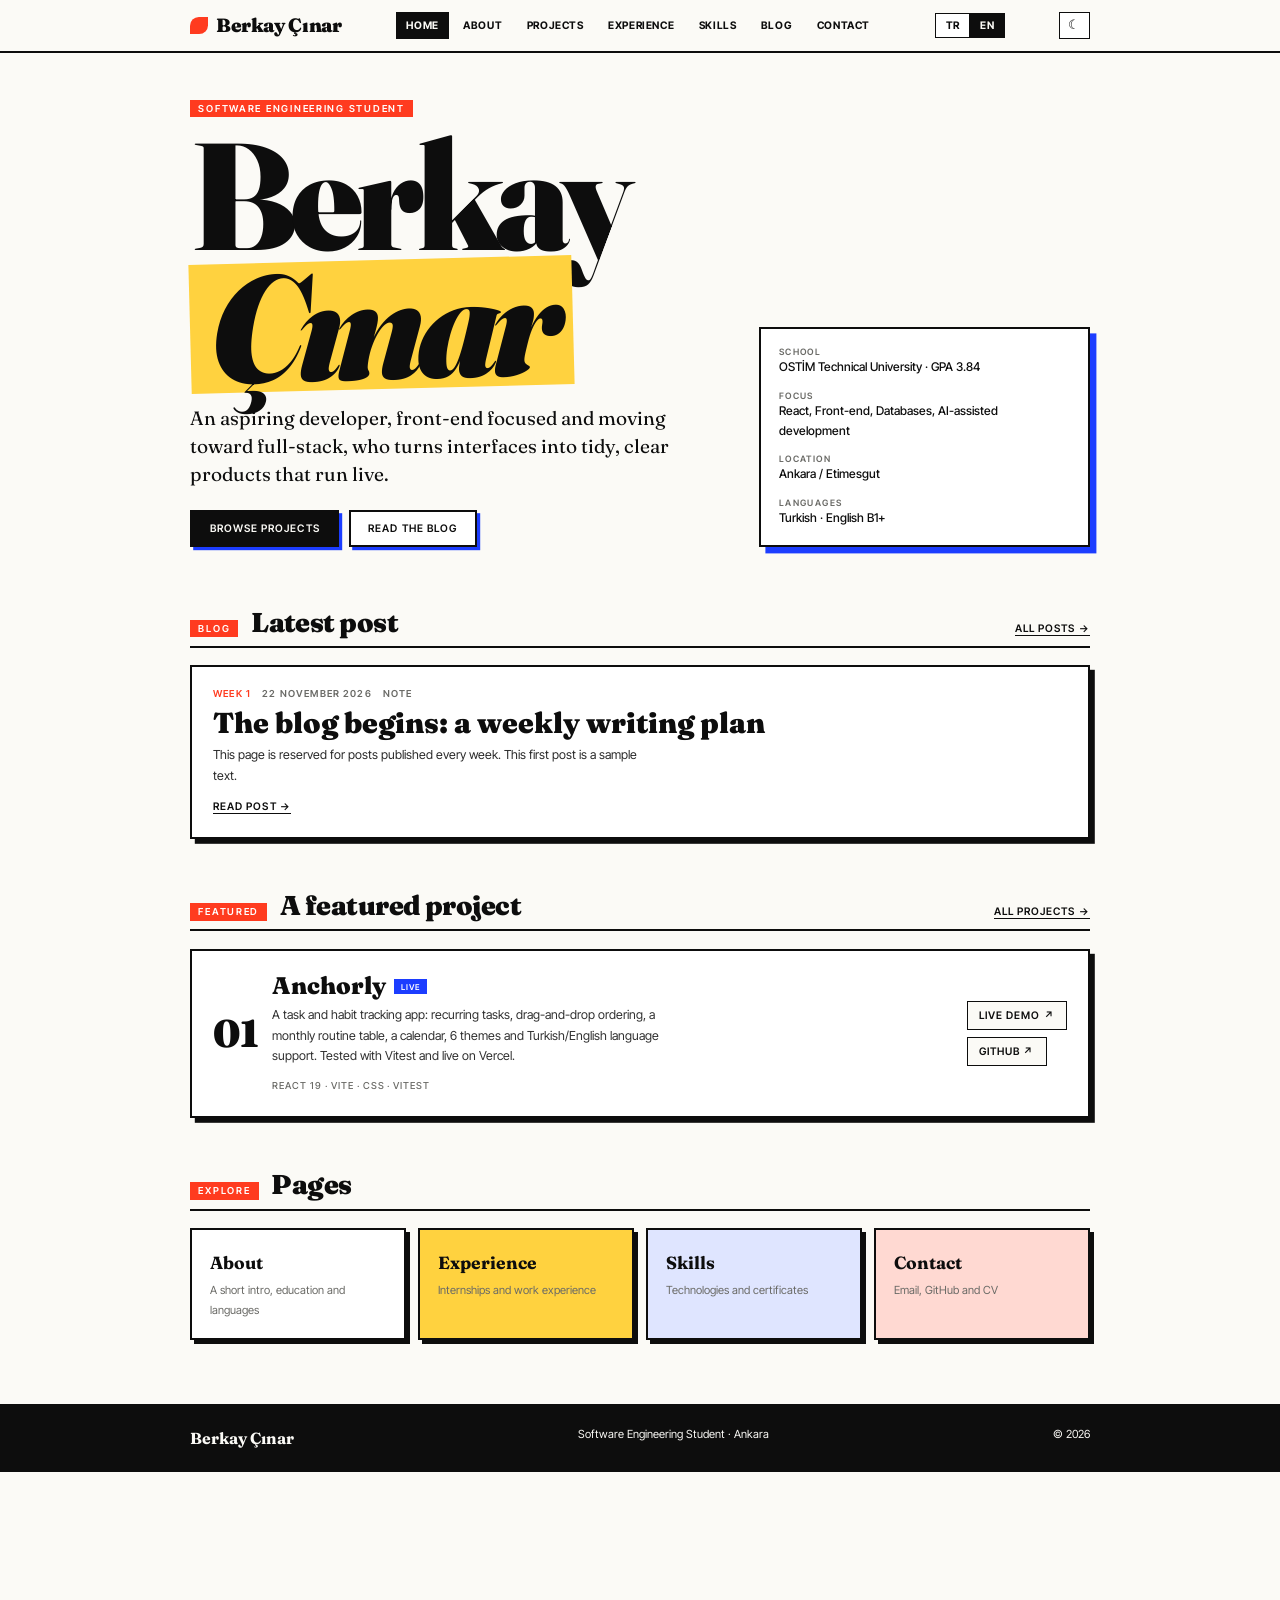
==== index.html @ 94b1e28c "Canlı site adresini ekle README'ye site adresi, sayfalara canonical ve Open Graph etiketleri eklendi" ====
<!doctype html>
<html lang="tr">
<head>
<meta charset="utf-8">
<meta name="viewport" content="width=device-width, initial-scale=1">
<meta name="theme-color" content="#fbfaf6" media="(prefers-color-scheme: light)">
<meta name="theme-color" content="#0f0f10" media="(prefers-color-scheme: dark)">
<link rel="canonical" href="https://berkaycinar.vercel.app/">
<meta property="og:type" content="website">
<meta property="og:site_name" content="Berkay Çınar">
<meta property="og:title" content="Ana Sayfa — Berkay Çınar">
<meta property="og:description" content="Berkay Çınar — Yazılım Mühendisliği öğrencisi. Projeler, deneyim ve haftalık blog.">
<meta property="og:url" content="https://berkaycinar.vercel.app/">
<title>Ana Sayfa — Berkay Çınar</title>
<meta name="description" content="Berkay Çınar — Yazılım Mühendisliği öğrencisi. Ana Sayfa.">
<link rel="preconnect" href="https://fonts.googleapis.com">
<link rel="preconnect" href="https://fonts.gstatic.com" crossorigin>
<link href="https://fonts.googleapis.com/css2?family=Fraunces:ital,opsz,wght@0,9..144,400;0,9..144,700;0,9..144,900;1,9..144,400&family=Inter+Tight:wght@500;600;700&display=swap" rel="stylesheet">
<script>try{var t=localStorage.getItem("theme");if(t!=="dark"&&t!=="light")t=matchMedia("(prefers-color-scheme:dark)").matches?"dark":"light";document.documentElement.setAttribute("data-theme",t)}catch(e){}</script>
<link rel="stylesheet" href="assets/css/style.css">
</head>
<body>

<header class="top"><div class="wrap row">
  <a class="logo" href="index.html"><i></i>Berkay Çınar</a>
  <nav aria-label='Ana menü'><a href="index.html" aria-current="page">Ana Sayfa</a><a href="hakkimda.html">Hakkımda</a><a href="projeler.html">Projeler</a><a href="deneyim.html">Deneyim</a><a href="beceriler.html">Beceriler</a><a href="blog.html">Blog</a><a href="iletisim.html">İletişim</a></nav>
</div></header>
<main class="wrap">
  <section class="hero">
    <div class="hero-main">
      <div class="kicker">Yazılım Mühendisliği Öğrencisi</div>
      <h1 class="display">Berkay <em>Çınar</em></h1>
      <p class="lead">Arayüzleri düzenli, anlaşılır ve canlıda çalışır hâle getiren; front-end odaklı, full-stack yönünde ilerleyen bir geliştirici adayı.</p>
      <div class="btnrow"><a class="btn" href="projeler.html">Projelere göz at</a><a class="btn ghost" href="blog.html">Blog'u oku</a></div>
    </div>
    <dl class="facts" id="facts-list" data-dyn></dl>
  </section>

  <section class="block">
    <div class="shead"><span class="kicker">Blog</span><h2>Son yazı</h2><a class="more" href="blog.html">Tüm yazılar →</a></div>
    <div id="latest" data-dyn></div>
  </section>

  <section class="block">
    <div class="shead"><span class="kicker">Öne çıkan</span><h2>Öne çıkan proje</h2><a class="more" href="projeler.html">Tüm projeler →</a></div>
    <div id="featured" data-dyn></div>
  </section>

  <section class="block">
    <div class="shead"><span class="kicker">Keşfet</span><h2>Sayfalar</h2></div>
    <div class="tiles">
      <a href="hakkimda.html"><b>Hakkımda</b><span>Kısaca ben, eğitim ve diller</span></a>
      <a href="deneyim.html"><b>Deneyim</b><span>Staj ve çalışma deneyimlerim</span></a>
      <a href="beceriler.html"><b>Beceriler</b><span>Teknolojiler ve sertifikalar</span></a>
      <a href="iletisim.html"><b>İletişim</b><span>E-posta, GitHub ve CV</span></a>
    </div>
  </section>
</main>
<footer class="foot"><div class="wrap"><b>Berkay Çınar</b><span>Yazılım Mühendisliği Öğrencisi · Ankara</span><span>© 2026</span></div></footer>
<script src="content/posts.js"></script>
<script src="content/data.js"></script>
<script src="assets/js/i18n.js"></script>
<script src="assets/js/theme.js"></script>
<script src="assets/js/site.js"></script>
<script src="assets/js/blog.js"></script>
<script>
(function(){var io=new IntersectionObserver(function(e){e.forEach(function(x){if(x.isIntersecting){x.target.classList.add('on');io.unobserve(x.target)}})},{threshold:.06});
document.querySelectorAll('.block,.proj,.exp,.post,.col').forEach(function(el){el.classList.add('rv');io.observe(el)})})();
</script>
</body>
</html>
---- assets/css/style.css ----
*{box-sizing:border-box;margin:0;padding:0}
html{scroll-behavior:smooth}
body{background:var(--bg);color:var(--ink);font:var(--fs)/1.65 var(--bf);-webkit-font-smoothing:antialiased}
a{color:inherit}
img{max-width:100%}
.wrap{max-width:var(--maxw);margin:0 auto;padding:0 28px}
main.wrap{padding-top:var(--mt,48px);padding-bottom:80px;min-height:60vh}
.kicker{font:600 12px/1 var(--uf);letter-spacing:.18em;text-transform:uppercase;color:var(--accent)}
.display{font-family:var(--hf);line-height:.95}
h1.page{font-family:var(--hf);font-weight:var(--hw,600);line-height:1.08;letter-spacing:-.02em;font-size:clamp(34px,6vw,64px);margin:14px 0}
.lead{font-family:var(--hf);font-size:clamp(19px,2.2vw,24px);line-height:1.45;max-width:40ch;color:var(--ink)}
.phead{margin-bottom:38px;padding-bottom:26px;border-bottom:1px solid var(--line)}
.pull{font-family:var(--hf);font-style:italic;font-size:clamp(24px,4vw,40px);line-height:1.2;max-width:24ch;margin:10px 0 30px;color:var(--accent)}
.prose p{margin-bottom:1em;max-width:64ch}
.prose h2{font-family:var(--hf);font-size:28px;margin:1.6em 0 .5em;line-height:1.2}
.prose ul{margin:0 0 1em 1.3em}.prose li{margin:.3em 0}
.prose blockquote{font-family:var(--hf);font-style:italic;font-size:1.35em;line-height:1.35;border-left:3px solid var(--accent);padding-left:20px;margin:1.4em 0;max-width:46ch}
.prose code{font-family:ui-monospace,Consolas,monospace;font-size:.88em;background:var(--chip);padding:1px 6px;border-radius:3px}
.prose pre{background:var(--chip);padding:14px;overflow:auto;margin:1em 0;border-radius:4px}
.cols2{columns:2;column-gap:44px}.cols2 p{break-inside:avoid}
@media(max-width:700px){.cols2{columns:1}}
.block{margin-top:64px}
.shead{display:flex;align-items:baseline;gap:16px;flex-wrap:wrap;margin-bottom:22px}
.shead h2{font-family:var(--hf);font-weight:var(--hw,600);font-size:clamp(24px,3.4vw,34px);line-height:1.15;margin-right:auto}
.shead .kicker{flex-basis:100%}
.more,.lnk{font:600 13px var(--uf);letter-spacing:.1em;text-transform:uppercase;text-decoration:none;border-bottom:1px solid currentColor;white-space:nowrap;width:fit-content}
.more:hover,.lnk:hover{color:var(--accent)}
.hero{display:grid;grid-template-columns:1.6fr 1fr;gap:50px;align-items:end;padding:30px 0 10px}
@media(max-width:820px){.hero{grid-template-columns:1fr;gap:30px}}
.display{font-size:clamp(54px,11vw,120px);letter-spacing:-.035em;margin:16px 0 20px;font-weight:var(--hw,600)}
.display em{font-weight:400;color:var(--accent)}
.facts{font-size:15px;border-left:1px solid var(--line);padding-left:24px}
.facts dt{font:600 11px var(--uf);letter-spacing:.16em;text-transform:uppercase;color:var(--mute);margin-top:16px}
.facts dt:first-child{margin-top:0}.facts dd{font-weight:500}
.facts.wide{border:0;padding:0;margin-top:34px;font-size:17px}
.btnrow{display:flex;gap:12px;flex-wrap:wrap;margin-top:26px}
.btn{display:inline-block;font:600 13px var(--uf);letter-spacing:.1em;text-transform:uppercase;text-decoration:none;padding:13px 22px;background:var(--ink);color:var(--bg);border:1px solid var(--ink);transition:.2s}
.btn:hover{background:var(--accent);border-color:var(--accent);color:#fff}
.btn.ghost{background:transparent;color:var(--ink)}
.btn.ghost:hover{color:#fff}
.proj{display:grid;grid-template-columns:54px 1fr auto;gap:20px;padding:28px 0;border-top:1px solid var(--line);align-items:start;transition:.25s}
.proj:hover{padding-left:12px}
.proj .n{font-family:var(--hf);font-size:22px;color:var(--mute)}
.proj h3{font-family:var(--hf);font-size:clamp(22px,3vw,30px);font-weight:var(--hw,600);line-height:1.2}
.proj p{margin:6px 0 10px;max-width:60ch;opacity:.85}
.st{font:500 12px var(--uf);letter-spacing:.1em;text-transform:uppercase;color:var(--mute)}
.badge{display:inline-block;background:var(--accent);color:#fff;font:600 10px var(--uf);letter-spacing:.12em;text-transform:uppercase;padding:3px 8px;margin-left:10px;vertical-align:5px}
@media(max-width:620px){.proj{grid-template-columns:34px 1fr}.proj .lnk{grid-column:2}}
.exp{display:grid;grid-template-columns:200px 1fr;gap:26px;padding:24px 0;border-top:1px solid var(--line)}
.exp .d{font:600 12px/1.6 var(--uf);letter-spacing:.1em;text-transform:uppercase;color:var(--mute)}
.exp h3{font-family:var(--hf);font-size:clamp(20px,2.6vw,26px);font-weight:var(--hw,600);line-height:1.25}
.exp h3 span{font-weight:400;font-style:italic;color:var(--accent)}
.exp ul{margin:10px 0 0 1.2em}.exp li{margin:6px 0;max-width:68ch;opacity:.88}
.exp .sub{color:var(--mute);margin-top:4px}
@media(max-width:640px){.exp{grid-template-columns:1fr;gap:6px}}
.cols{display:grid;grid-template-columns:repeat(auto-fit,minmax(230px,1fr));gap:30px}
.col h4{font:600 12px var(--uf);letter-spacing:.16em;text-transform:uppercase;color:var(--accent);margin-bottom:8px}
.cert{list-style:none;columns:2;column-gap:44px}
@media(max-width:620px){.cert{columns:1}}
.cert li{padding:11px 0;border-bottom:1px solid var(--line);break-inside:avoid}
.cert small{display:block;color:var(--mute);font-size:13px}
.tiles{display:grid;grid-template-columns:repeat(auto-fit,minmax(220px,1fr));gap:16px}
.tiles a{display:block;padding:22px;border:1px solid var(--line);text-decoration:none;transition:.2s}
.tiles a:hover{border-color:var(--accent);transform:translateY(-3px)}
.tiles b{display:block;font-family:var(--hf);font-size:22px;margin-bottom:4px}
.tiles span{font-size:14px;color:var(--mute)}
.bigmail{font-family:var(--hf);font-size:clamp(26px,5.4vw,64px);line-height:1.1;display:inline-block;text-decoration:none;border-bottom:3px solid var(--accent);word-break:break-all}
.bigmail:hover{color:var(--accent)}
.post{padding:28px 0;border-top:1px solid var(--line)}
.post h3{font-family:var(--hf);font-size:clamp(24px,3.4vw,36px);font-weight:var(--hw,600);line-height:1.15;margin:8px 0}
.post h3 a{text-decoration:none}.post h3 a:hover{color:var(--accent)}
.post p{max-width:62ch;margin-bottom:12px;opacity:.88}
.meta{display:flex;gap:14px;flex-wrap:wrap;font:600 12px var(--uf);letter-spacing:.12em;text-transform:uppercase;color:var(--mute)}
.meta span:first-child{color:var(--accent)}
.empty{color:var(--mute);padding:30px 0;border-top:1px solid var(--line)}
.article{max-width:700px}
.article .prose{margin-top:20px;font-size:1.06em}
.article .prose p:first-of-type::first-letter{font-family:var(--hf);float:left;font-size:4.2em;line-height:.8;padding:6px 10px 0 0;color:var(--accent)}
.pn{display:grid;grid-template-columns:1fr 1fr;gap:20px;margin:50px 0 26px;padding-top:24px;border-top:1px solid var(--line)}
.pn a{text-decoration:none;font-family:var(--hf);font-size:18px;line-height:1.3}.pn a.r{text-align:right}
.pn a:hover{color:var(--accent)}.pn small{display:block;font:600 11px var(--uf);letter-spacing:.14em;text-transform:uppercase;color:var(--mute);margin-bottom:4px}
nav a[aria-current=page]{color:var(--accent)}
.rv{opacity:0;transform:translateY(16px);transition:.7s ease}.rv.on{opacity:1;transform:none}
@media(prefers-reduced-motion:reduce){.rv{opacity:1;transform:none;transition:none}html{scroll-behavior:auto}.proj:hover,.tiles a:hover{padding-left:0;transform:none}}

:root{--card:#fff;--tint-y:#ffd23f;--tint-b:#dfe5ff;--tint-r:#ffd9d2;--bg:#fbfaf6;--ink:#0d0d0d;--mute:#6a6a66;--line:#dcdad2;--accent:#ff3b1f;--blue:#1c3dff;--yellow:#ffd23f;--chip:#efede5;--hf:"Fraunces",Georgia,serif;--bf:"Inter Tight",system-ui,sans-serif;--uf:"Inter Tight",system-ui,sans-serif;--fs:15.5px;--maxw:1180px;--hw:900;--mt:36px}
.top{position:sticky;top:0;z-index:20;background:var(--bg);border-bottom:3px solid var(--ink)}
.row{display:flex;align-items:center;justify-content:space-between;gap:18px;flex-wrap:wrap;padding-top:12px;padding-bottom:12px}
.logo{font-family:var(--hf);font-weight:900;font-size:24px;text-decoration:none;display:flex;align-items:center;gap:10px;letter-spacing:-.02em}
.logo i{width:22px;height:22px;background:var(--accent);display:block;border-radius:50% 0 50% 0}
.top nav{display:flex;gap:4px;flex-wrap:wrap}
.top nav a{font:700 13px var(--uf);text-transform:uppercase;letter-spacing:.06em;text-decoration:none;padding:7px 12px;border:2px solid transparent}
.top nav a:hover{border-color:var(--ink)}
.top nav a[aria-current=page]{background:var(--ink);color:var(--bg)}
.display{font-weight:900;font-size:clamp(64px,15vw,190px);line-height:.85;letter-spacing:-.05em}
.display em{display:inline-block;background:var(--yellow);color:var(--ink);padding:0 .12em;transform:rotate(-1.5deg);font-style:italic;font-weight:900}
.hero{padding-top:20px}
.kicker{color:var(--ink);background:var(--accent);color:#fff;padding:5px 10px;display:inline-block}
.shead .kicker{flex-basis:auto}
.facts{border:3px solid var(--ink);padding:22px;background:var(--card);box-shadow:8px 8px 0 var(--blue)}
.lead{font-weight:400}
.phead{border-bottom:0;position:relative;padding:34px;background:var(--yellow);border:3px solid var(--ink);box-shadow:8px 8px 0 var(--ink);margin-bottom:56px}
.phead .kicker{background:var(--ink);color:var(--yellow)}
h1.page{font-size:clamp(36px,7vw,84px);font-weight:900;letter-spacing:-.035em;line-height:.98}
.phead .lead{max-width:48ch}
.pull{color:var(--blue);font-weight:700;font-style:normal;letter-spacing:-.02em}
.shead{border-bottom:3px solid var(--ink);padding-bottom:10px}
.shead h2{font-weight:900;letter-spacing:-.02em}
.proj{border:3px solid var(--ink);padding:26px;margin-bottom:22px;background:var(--card);box-shadow:6px 6px 0 var(--ink);align-items:center}
.proj:hover{padding-left:26px;transform:translate(-3px,-3px);box-shadow:9px 9px 0 var(--accent)}
.proj:nth-of-type(3n+2){background:var(--tint-y)}.proj:nth-of-type(3n+3){background:var(--tint-b)}
.proj .n{font-size:48px;font-weight:900;color:var(--ink);line-height:1}
.badge{background:var(--blue)}
.lnk{border:2px solid var(--ink);padding:9px 14px;background:var(--bg)}
.lnk:hover{background:var(--ink);color:var(--bg)}
.exp{border:3px solid var(--ink);padding:24px;margin-bottom:20px;background:var(--card)}
.exp:nth-of-type(odd){box-shadow:6px 6px 0 var(--blue)}.exp:nth-of-type(even){box-shadow:6px 6px 0 var(--accent)}
.exp h3 span{color:var(--blue)}
.col{border:3px solid var(--ink);padding:20px;background:var(--card)}
.col h4{color:var(--ink);background:var(--yellow);display:inline-block;padding:3px 8px}
.cert li{border:2px solid var(--ink);margin-bottom:10px;padding:12px 16px;background:var(--card)}
.tiles a{border:3px solid var(--ink);background:var(--card);box-shadow:5px 5px 0 var(--ink)}
.tiles a:nth-child(2){background:var(--tint-y)}.tiles a:nth-child(3){background:var(--tint-b)}.tiles a:nth-child(4){background:var(--tint-r)}
.tiles a:hover{transform:translate(-3px,-3px);box-shadow:8px 8px 0 var(--accent);border-color:var(--ink)}
.btn{border-width:3px;border-radius:0;box-shadow:4px 4px 0 var(--blue)}
.btn:hover{background:var(--accent);box-shadow:4px 4px 0 var(--ink)}
.btn.ghost{background:var(--card)}
.bigmail{border:0;background:linear-gradient(transparent 62%,var(--yellow) 62%);font-weight:900;letter-spacing:-.03em}
.post{border:3px solid var(--ink);padding:26px;margin-bottom:20px;background:var(--card);box-shadow:6px 6px 0 var(--ink)}
.post h3{font-weight:900}
.article .prose p:first-of-type::first-letter{background:var(--yellow);padding:6px 12px 0;margin-right:10px;color:var(--ink)}
.pn a{border:3px solid var(--ink);padding:14px;background:var(--card)}
.foot{background:var(--ink);color:var(--bg);padding:26px 0}
.foot .wrap{display:flex;justify-content:space-between;gap:10px;flex-wrap:wrap;font-size:14px}
.foot b{font-family:var(--hf);font-size:20px}

/* Genel ölçek: %80 */
html{zoom:.8}
@supports not (zoom:1){html{font-size:80%}}

/* Dil anahtarı (TR / EN) */
.langsw{display:flex;border:2px solid var(--ink);background:var(--card)}
.langsw button{font:700 13px var(--uf);letter-spacing:.06em;padding:6px 12px;border:0;background:transparent;color:var(--ink);cursor:pointer}
.langsw button+button{border-left:2px solid var(--ink)}
.langsw button:hover{background:var(--yellow)}
.langsw button.on{background:var(--ink);color:var(--bg)}
.langsw button:focus-visible{outline:3px solid var(--blue);outline-offset:2px}

/* Tema düğmesi */
.themesw{width:38px;height:34px;border:2px solid var(--ink);background:var(--card);color:var(--ink);font-size:16px;line-height:1;cursor:pointer}
.themesw:hover{background:var(--yellow);color:#0d0d0d}
.themesw:focus-visible{outline:3px solid var(--blue);outline-offset:2px}

/* KARANLIK TEMA */
[data-theme=dark]{color-scheme:dark;--bg:#0f0f10;--ink:#f4f1ea;--mute:#a4a198;--line:#2f2f2c;--blue:#7b8fff;--chip:#1f1f1c;--card:#19191a;--tint-y:#2e2710;--tint-b:#1a2050;--tint-r:#3a1d17}
[data-theme=dark] .phead{background:var(--tint-y);box-shadow:8px 8px 0 var(--yellow)}
[data-theme=dark] .phead .kicker{background:var(--yellow);color:#0d0d0d}
[data-theme=dark] .display em,[data-theme=dark] .col h4,[data-theme=dark] .article .prose p:first-of-type::first-letter,[data-theme=dark] .badge{color:#0d0d0d}
[data-theme=dark] .bigmail{background:linear-gradient(transparent 62%,rgba(255,210,63,.35) 62%)}
[data-theme=dark] .langsw button:hover{color:#0d0d0d}
[data-theme=dark] .foot{background:var(--card);color:var(--ink);border-top:3px solid var(--ink)}
[data-theme=dark] .logo i{background:var(--accent)}
body,.top,.proj,.exp,.col,.post,.cert li,.tiles a,.facts,.pn a,.btn,.langsw,.themesw{transition:background-color .25s,color .25s,border-color .25s}

/* Birden fazla bağlantı (GitHub + canlı demo) */
.proj .links{display:flex;flex-direction:column;gap:8px;align-items:flex-start}
@media(max-width:620px){.proj .links{grid-column:2}}

/* =====================================================================
   MOBİL VE TABLET TASARIMI
   Masaüstü %80 ölçekle çalışır; telefon ve tabletlerde ölçek uygulanmaz,
   yazılar normal boyutta kalır ve her cihaz sınıfı kendi düzenini alır.
   ===================================================================== */
html{-webkit-text-size-adjust:100%;text-size-adjust:100%}
body{overflow-wrap:break-word}
:root{--gut:28px}

/* ---------- Telefon + tablet ortak: ölçek yok, kompakt üst çubuk ---------- */
@media (max-width:1024px){
  html{zoom:1}
  .wrap{padding-left:var(--gut);padding-right:var(--gut)}

  /* üst çubuk: 1. satır logo + dil + tema, 2. satır tam genişlik menü */
  .top .row{gap:8px 10px;padding-top:10px;padding-bottom:0}
  .logo{order:1;margin-right:auto;font-size:21px}
  .langsw{order:2}
  .themesw{order:3}
  .top nav{
    order:4;position:relative;display:flex;flex-wrap:nowrap;gap:0;
    flex:0 0 calc(100% + var(--gut) * 2);margin:0 calc(var(--gut) * -1);padding:0 var(--gut);
    border-top:2px solid var(--ink);overflow-x:auto;-webkit-overflow-scrolling:touch;
    scrollbar-width:none;scroll-snap-type:x proximity
  }
  .top nav::-webkit-scrollbar{display:none}
  .top nav a{flex:0 0 auto;white-space:nowrap;border:0;padding:12px 14px;font-size:13px;scroll-snap-align:start}
  .langsw button,.themesw{min-height:38px}
}
@supports not (zoom:1){@media (max-width:1024px){html{font-size:100%}}}

/* ---------- Tablet (641 – 1024 px) ---------- */
@media (min-width:641px) and (max-width:1024px){
  :root{--gut:32px;--mt:34px}
  .top nav a{flex:1 1 0;text-align:center}
  .display{font-size:clamp(72px,14vw,132px)}
  .phead{padding:28px;margin-bottom:44px}
  .block{margin-top:56px}
  .exp{grid-template-columns:150px 1fr;gap:20px}
  .tiles{grid-template-columns:1fr 1fr}
  .cols{grid-template-columns:1fr 1fr;gap:20px}

  /* projeler sayfası: iki sütunlu kart ızgarası */
  #projects-list{display:grid;grid-template-columns:1fr 1fr;gap:24px}
  #projects-list .proj{margin-bottom:0;grid-template-columns:44px 1fr;align-content:start;align-items:start}
  #projects-list .proj .links{grid-column:2;flex-direction:row;flex-wrap:wrap}
}
/* dikey tablet: bilgi kutusu etiket-değer tablosu olur */
@media (min-width:641px) and (max-width:820px){
  .facts{display:grid;grid-template-columns:max-content 1fr;gap:12px 24px;align-items:baseline}
  .facts dt,.facts dt:first-child{margin-top:0}
}
@media (max-width:1024px) and (hover:none){
  .proj:hover{padding-left:26px;transform:none;box-shadow:6px 6px 0 var(--ink)}
  .tiles a:hover{transform:none;box-shadow:5px 5px 0 var(--ink)}
}

/* ---------- Telefon (≤ 640 px) ---------- */
@media (max-width:640px){
  :root{--gut:16px;--fs:16px;--mt:22px}
  main.wrap{padding-bottom:56px}

  /* üst çubuk */
  .logo{font-size:19px}
  .logo i{width:18px;height:18px}
  .langsw button{padding:8px 12px}
  .themesw{width:40px}
  .top nav a{padding:12px 12px;font-size:12.5px}

  /* ana sayfa */
  .hero{padding-top:6px;gap:26px}
  .display{font-size:clamp(52px,19vw,92px);line-height:.9;letter-spacing:-.04em;margin:12px 0 16px}
  .lead{font-size:18px}
  .btnrow{flex-direction:column;gap:10px}
  .btn{width:100%;text-align:center;padding:15px 18px}
  .facts{padding:16px;box-shadow:5px 5px 0 var(--blue)}

  /* sayfa başlıkları */
  .phead{padding:20px;margin-bottom:34px;box-shadow:5px 5px 0 var(--ink)}
  h1.page{font-size:clamp(30px,9.5vw,44px);letter-spacing:-.03em}
  .pull{font-size:24px;margin-bottom:24px}
  .block{margin-top:44px}
  .shead{gap:8px 12px}
  .shead h2{font-size:24px}

  /* kartlar */
  .proj{padding:18px;margin-bottom:18px;gap:6px 14px;box-shadow:4px 4px 0 var(--ink);align-items:start}
  .proj .n{font-size:30px}
  .proj h3{font-size:22px}
  .proj .links{flex-direction:row;flex-wrap:wrap;gap:10px}
  .lnk{display:inline-flex;align-items:center;min-height:40px;padding:8px 14px}
  .proj:hover{padding-left:18px;transform:none;box-shadow:4px 4px 0 var(--ink)}
  .exp{padding:18px}
  .exp li{max-width:none}
  .col{padding:16px}
  .cert li{padding:12px 14px}
  .tiles{grid-template-columns:1fr 1fr;gap:12px}
  .tiles a{padding:14px;box-shadow:3px 3px 0 var(--ink)}
  .tiles b{font-size:18px}
  .tiles span{display:block;font-size:12.5px;line-height:1.35}
  .tiles a:hover{transform:none;box-shadow:3px 3px 0 var(--ink)}

  /* iletişim */
  .bigmail{font-size:clamp(20px,6.4vw,28px);word-break:break-word}
  .facts.wide{padding:0;box-shadow:none}

  /* blog */
  .post{padding:18px;margin-bottom:16px;box-shadow:4px 4px 0 var(--ink)}
  .post h3{font-size:24px}
  .article .prose{font-size:1rem}
  .article .prose p:first-of-type::first-letter{font-size:3.4em;padding:4px 8px 0}
  .prose h2{font-size:24px}
  .prose blockquote{font-size:1.2em;padding-left:14px}
  .pn{grid-template-columns:1fr;gap:12px}
  .pn a.r{text-align:left}

  /* altbilgi */
  .foot .wrap{flex-direction:column;align-items:flex-start;gap:6px}
  .foot{padding-bottom:calc(26px + env(safe-area-inset-bottom))}
}

/* ---------- Yatay telefon: sabit üst çubuk ekranı yemesin ---------- */
@media (max-height:520px) and (orientation:landscape){
  .top{position:static}
}

/* proje numarası ("01") tek satırda kalsın */
.proj .n{white-space:nowrap;line-height:1}
@media (min-width:641px) and (max-width:1024px){#projects-list .proj{grid-template-columns:56px 1fr}}
@media (max-width:640px){.proj{grid-template-columns:46px 1fr}.proj .n{font-size:26px}}
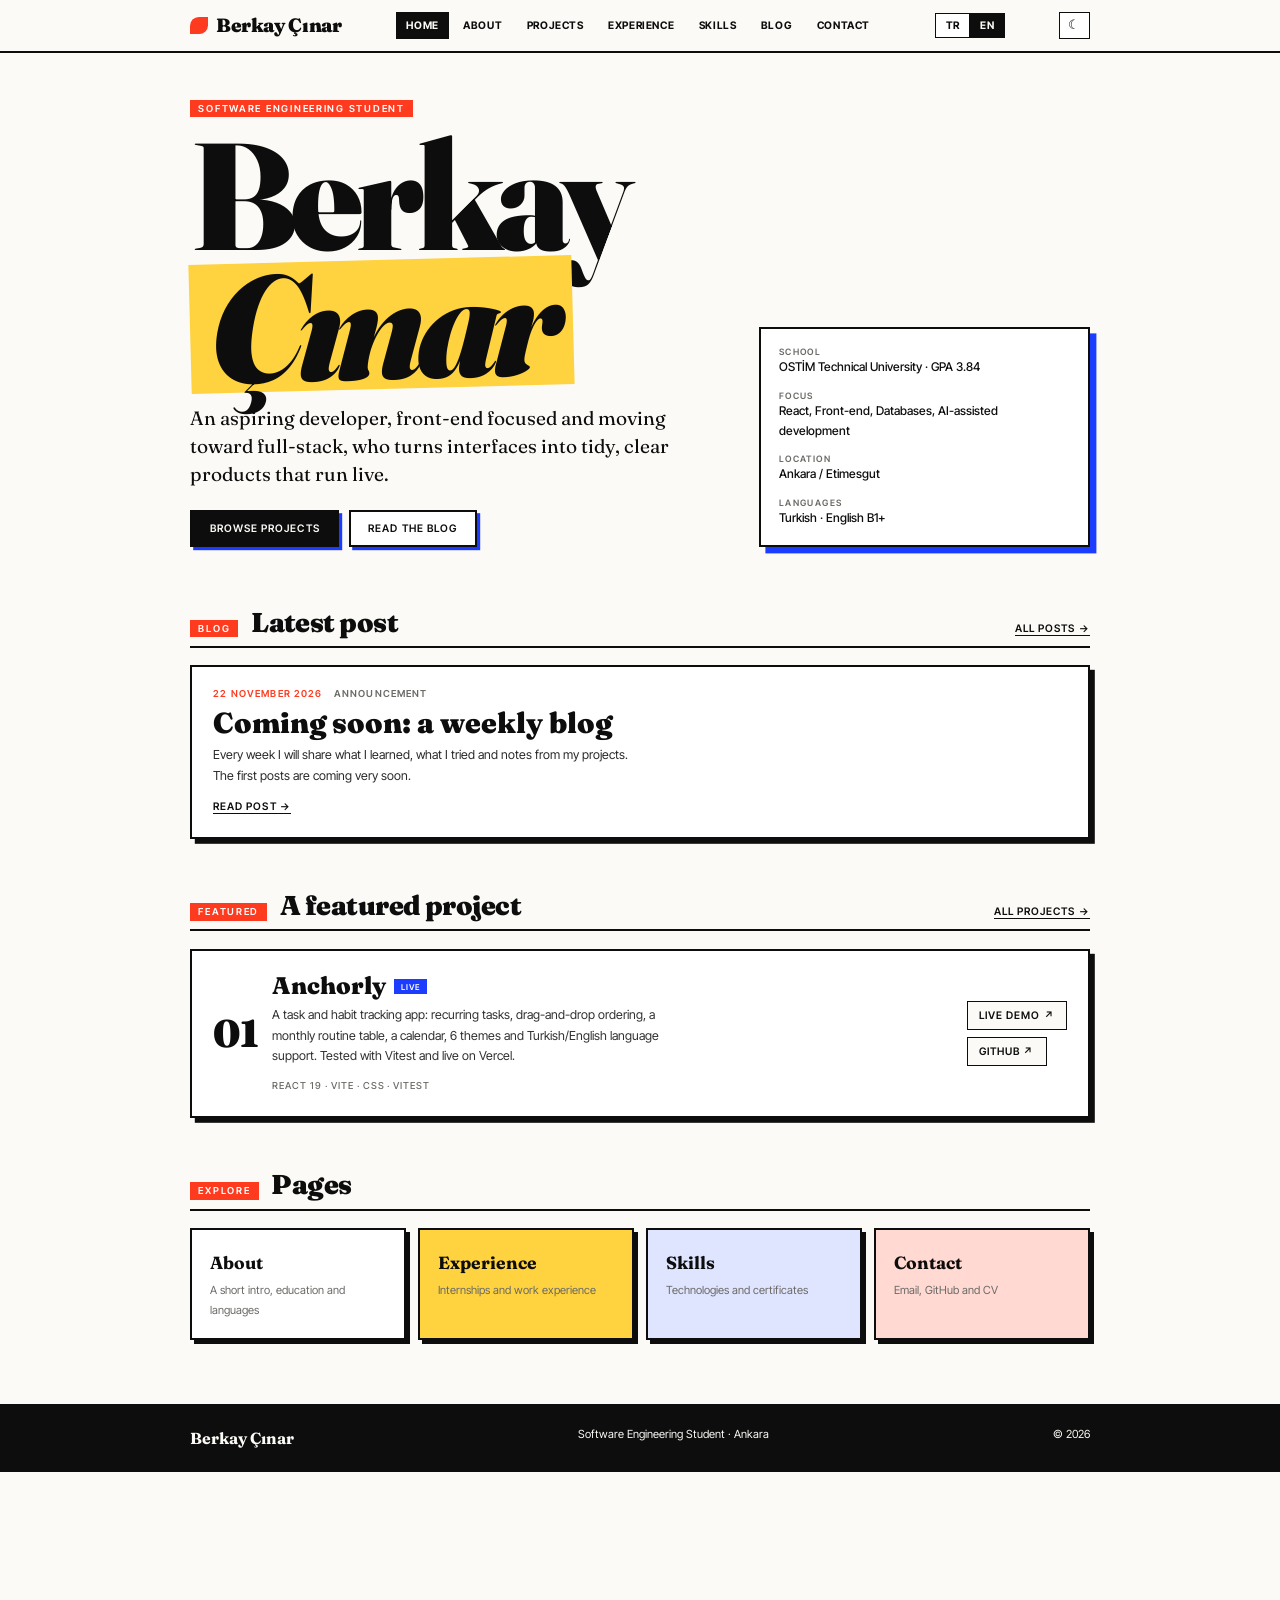
==== commit 907408c8: "Adreslerden .html uzantısını kaldır vercel.json ile cleanUrls açıldı. Sayfa bağlantıları, canonical," ====
--- a/index.html
+++ b/index.html
@@ -22,8 +22,8 @@
 <body>
 
 <header class="top"><div class="wrap row">
-  <a class="logo" href="index.html"><i></i>Berkay Çınar</a>
-  <nav aria-label='Ana menü'><a href="index.html" aria-current="page">Ana Sayfa</a><a href="hakkimda.html">Hakkımda</a><a href="projeler.html">Projeler</a><a href="deneyim.html">Deneyim</a><a href="beceriler.html">Beceriler</a><a href="blog.html">Blog</a><a href="iletisim.html">İletişim</a></nav>
+  <a class="logo" href="/"><i></i>Berkay Çınar</a>
+  <nav aria-label='Ana menü'><a href="/" aria-current="page">Ana Sayfa</a><a href="/hakkimda">Hakkımda</a><a href="/projeler">Projeler</a><a href="/deneyim">Deneyim</a><a href="/beceriler">Beceriler</a><a href="/blog">Blog</a><a href="/iletisim">İletişim</a></nav>
 </div></header>
 <main class="wrap">
   <section class="hero">
@@ -31,28 +31,28 @@
       <div class="kicker">Yazılım Mühendisliği Öğrencisi</div>
       <h1 class="display">Berkay <em>Çınar</em></h1>
       <p class="lead">Arayüzleri düzenli, anlaşılır ve canlıda çalışır hâle getiren; front-end odaklı, full-stack yönünde ilerleyen bir geliştirici adayı.</p>
-      <div class="btnrow"><a class="btn" href="projeler.html">Projelere göz at</a><a class="btn ghost" href="blog.html">Blog'u oku</a></div>
+      <div class="btnrow"><a class="btn" href="/projeler">Projelere göz at</a><a class="btn ghost" href="/blog">Blog'u oku</a></div>
     </div>
     <dl class="facts" id="facts-list" data-dyn></dl>
   </section>
 
   <section class="block">
-    <div class="shead"><span class="kicker">Blog</span><h2>Son yazı</h2><a class="more" href="blog.html">Tüm yazılar →</a></div>
+    <div class="shead"><span class="kicker">Blog</span><h2>Son yazı</h2><a class="more" href="/blog">Tüm yazılar →</a></div>
     <div id="latest" data-dyn></div>
   </section>
 
   <section class="block">
-    <div class="shead"><span class="kicker">Öne çıkan</span><h2>Öne çıkan proje</h2><a class="more" href="projeler.html">Tüm projeler →</a></div>
+    <div class="shead"><span class="kicker">Öne çıkan</span><h2>Öne çıkan proje</h2><a class="more" href="/projeler">Tüm projeler →</a></div>
     <div id="featured" data-dyn></div>
   </section>
 
   <section class="block">
     <div class="shead"><span class="kicker">Keşfet</span><h2>Sayfalar</h2></div>
     <div class="tiles">
-      <a href="hakkimda.html"><b>Hakkımda</b><span>Kısaca ben, eğitim ve diller</span></a>
-      <a href="deneyim.html"><b>Deneyim</b><span>Staj ve çalışma deneyimlerim</span></a>
-      <a href="beceriler.html"><b>Beceriler</b><span>Teknolojiler ve sertifikalar</span></a>
-      <a href="iletisim.html"><b>İletişim</b><span>E-posta, GitHub ve CV</span></a>
+      <a href="/hakkimda"><b>Hakkımda</b><span>Kısaca ben, eğitim ve diller</span></a>
+      <a href="/deneyim"><b>Deneyim</b><span>Staj ve çalışma deneyimlerim</span></a>
+      <a href="/beceriler"><b>Beceriler</b><span>Teknolojiler ve sertifikalar</span></a>
+      <a href="/iletisim"><b>İletişim</b><span>E-posta, GitHub ve CV</span></a>
     </div>
   </section>
 </main>
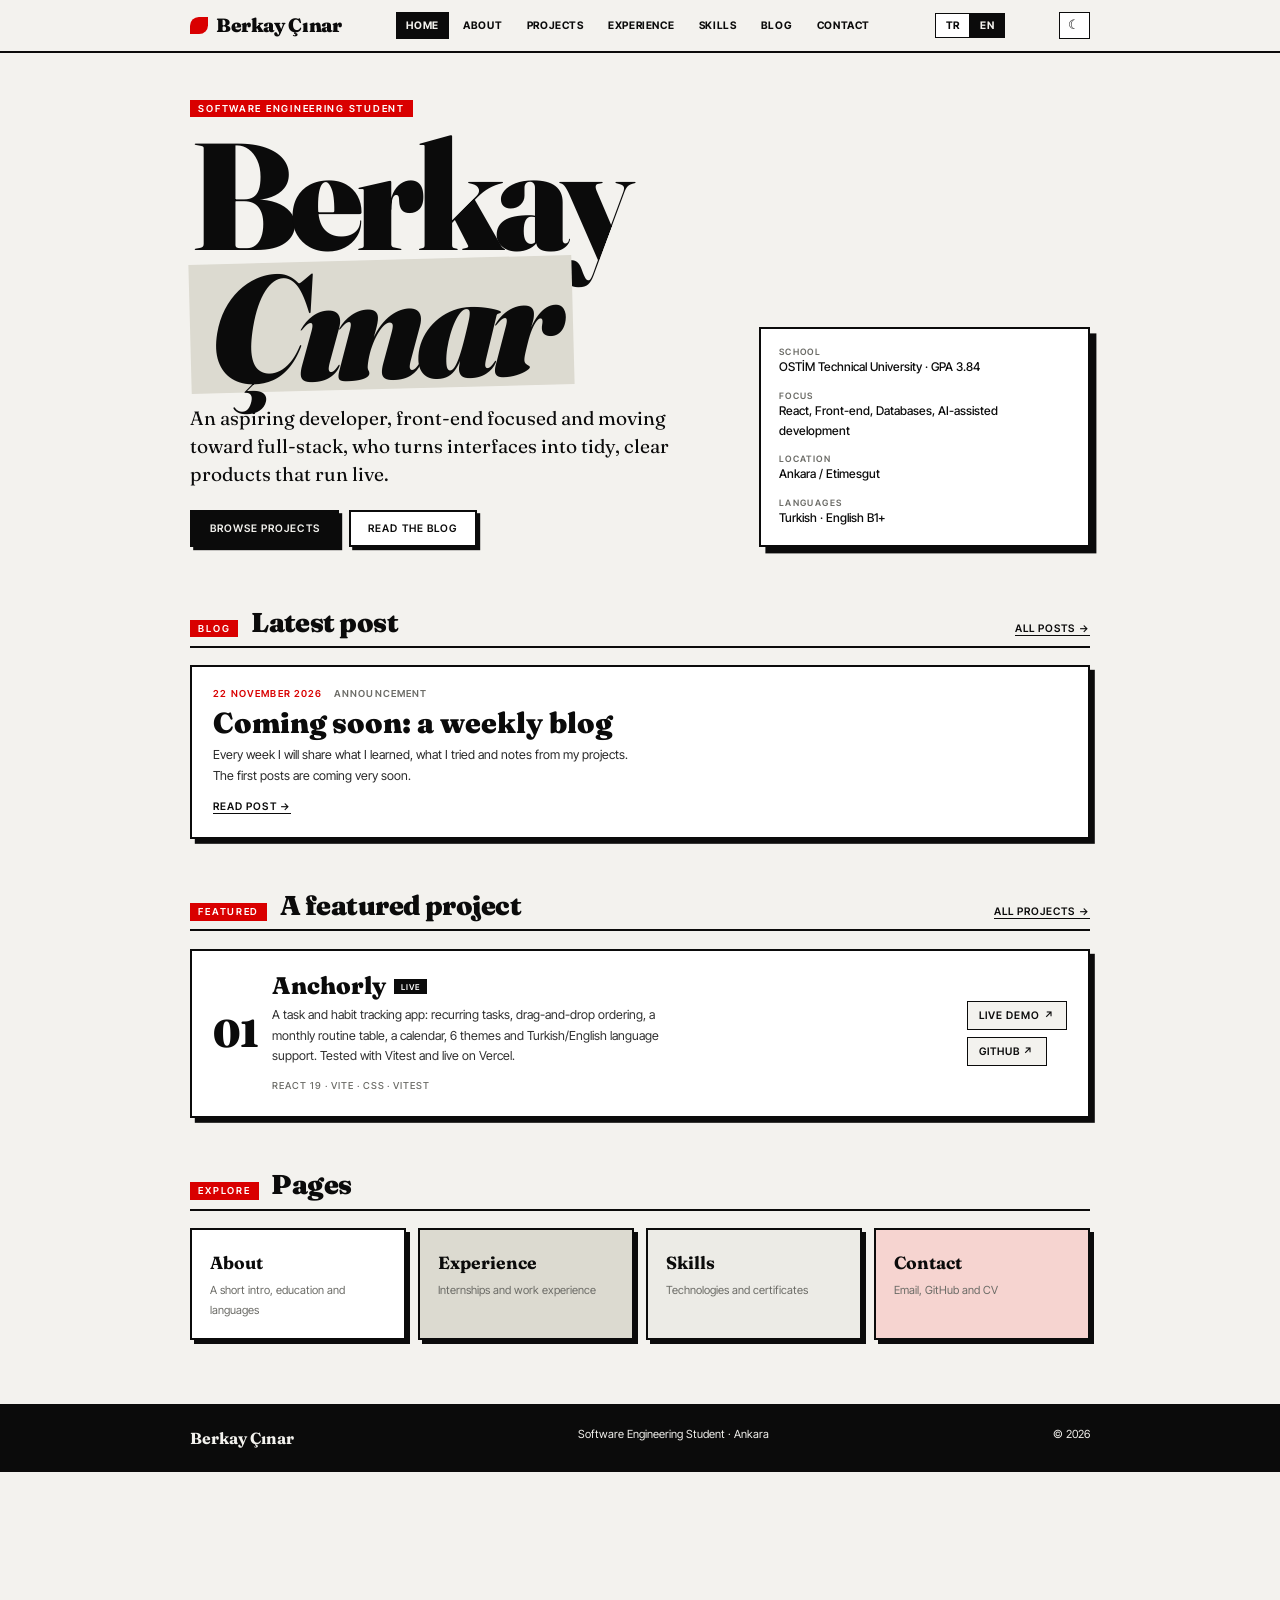
==== commit 8f537101: "Try the swiss color palette on the magazine design Only color variables and the browser theme-color " ====
--- a/index.html
+++ b/index.html
@@ -3,8 +3,8 @@
 <head>
 <meta charset="utf-8">
 <meta name="viewport" content="width=device-width, initial-scale=1">
-<meta name="theme-color" content="#fbfaf6" media="(prefers-color-scheme: light)">
-<meta name="theme-color" content="#0f0f10" media="(prefers-color-scheme: dark)">
+<meta name="theme-color" content="#f3f2ee" media="(prefers-color-scheme: light)">
+<meta name="theme-color" content="#0b0b0b" media="(prefers-color-scheme: dark)">
 <link rel="canonical" href="https://berkaycinar.vercel.app/">
 <meta property="og:type" content="website">
 <meta property="og:site_name" content="Berkay Çınar">
@@ -23,7 +23,7 @@
 
 <header class="top"><div class="wrap row">
   <a class="logo" href="/"><i></i>Berkay Çınar</a>
-  <nav aria-label='Ana menü'><a href="/" aria-current="page">Ana Sayfa</a><a href="/hakkimda">Hakkımda</a><a href="/projeler">Projeler</a><a href="/deneyim">Deneyim</a><a href="/beceriler">Beceriler</a><a href="/blog">Blog</a><a href="/iletisim">İletişim</a></nav>
+  <nav aria-label='Ana menü'><a href="/" aria-current="page">Ana Sayfa</a><a href="/about">Hakkımda</a><a href="/projects">Projeler</a><a href="/experience">Deneyim</a><a href="/skills">Beceriler</a><a href="/blog">Blog</a><a href="/contact">İletişim</a></nav>
 </div></header>
 <main class="wrap">
   <section class="hero">
@@ -31,7 +31,7 @@
       <div class="kicker">Yazılım Mühendisliği Öğrencisi</div>
       <h1 class="display">Berkay <em>Çınar</em></h1>
       <p class="lead">Arayüzleri düzenli, anlaşılır ve canlıda çalışır hâle getiren; front-end odaklı, full-stack yönünde ilerleyen bir geliştirici adayı.</p>
-      <div class="btnrow"><a class="btn" href="/projeler">Projelere göz at</a><a class="btn ghost" href="/blog">Blog'u oku</a></div>
+      <div class="btnrow"><a class="btn" href="/projects">Projelere göz at</a><a class="btn ghost" href="/blog">Blog'u oku</a></div>
     </div>
     <dl class="facts" id="facts-list" data-dyn></dl>
   </section>
@@ -42,17 +42,17 @@
   </section>
 
   <section class="block">
-    <div class="shead"><span class="kicker">Öne çıkan</span><h2>Öne çıkan proje</h2><a class="more" href="/projeler">Tüm projeler →</a></div>
+    <div class="shead"><span class="kicker">Öne çıkan</span><h2>Öne çıkan proje</h2><a class="more" href="/projects">Tüm projeler →</a></div>
     <div id="featured" data-dyn></div>
   </section>
 
   <section class="block">
     <div class="shead"><span class="kicker">Keşfet</span><h2>Sayfalar</h2></div>
     <div class="tiles">
-      <a href="/hakkimda"><b>Hakkımda</b><span>Kısaca ben, eğitim ve diller</span></a>
-      <a href="/deneyim"><b>Deneyim</b><span>Staj ve çalışma deneyimlerim</span></a>
-      <a href="/beceriler"><b>Beceriler</b><span>Teknolojiler ve sertifikalar</span></a>
-      <a href="/iletisim"><b>İletişim</b><span>E-posta, GitHub ve CV</span></a>
+      <a href="/about"><b>Hakkımda</b><span>Kısaca ben, eğitim ve diller</span></a>
+      <a href="/experience"><b>Deneyim</b><span>Staj ve çalışma deneyimlerim</span></a>
+      <a href="/skills"><b>Beceriler</b><span>Teknolojiler ve sertifikalar</span></a>
+      <a href="/contact"><b>İletişim</b><span>E-posta, GitHub ve CV</span></a>
     </div>
   </section>
 </main>
--- a/assets/css/style.css
+++ b/assets/css/style.css
@@ -84,7 +84,7 @@
 .rv{opacity:0;transform:translateY(16px);transition:.7s ease}.rv.on{opacity:1;transform:none}
 @media(prefers-reduced-motion:reduce){.rv{opacity:1;transform:none;transition:none}html{scroll-behavior:auto}.proj:hover,.tiles a:hover{padding-left:0;transform:none}}
 
-:root{--card:#fff;--tint-y:#ffd23f;--tint-b:#dfe5ff;--tint-r:#ffd9d2;--bg:#fbfaf6;--ink:#0d0d0d;--mute:#6a6a66;--line:#dcdad2;--accent:#ff3b1f;--blue:#1c3dff;--yellow:#ffd23f;--chip:#efede5;--hf:"Fraunces",Georgia,serif;--bf:"Inter Tight",system-ui,sans-serif;--uf:"Inter Tight",system-ui,sans-serif;--fs:15.5px;--maxw:1180px;--hw:900;--mt:36px}
+:root{--bg:#f3f2ee;--card:#ffffff;--ink:#0b0b0b;--mute:#6b6b66;--line:#d6d5cf;--accent:#d90000;--blue:#0b0b0b;--yellow:#dcdad0;--chip:#e9e8e2;--tint-y:#dcdad0;--tint-b:#ecebe6;--tint-r:#f6d4d0;--hf:"Fraunces",Georgia,serif;--bf:"Inter Tight",system-ui,sans-serif;--uf:"Inter Tight",system-ui,sans-serif;--fs:15.5px;--maxw:1180px;--hw:900;--mt:36px}
 .top{position:sticky;top:0;z-index:20;background:var(--bg);border-bottom:3px solid var(--ink)}
 .row{display:flex;align-items:center;justify-content:space-between;gap:18px;flex-wrap:wrap;padding-top:12px;padding-bottom:12px}
 .logo{font-family:var(--hf);font-weight:900;font-size:24px;text-decoration:none;display:flex;align-items:center;gap:10px;letter-spacing:-.02em}
@@ -135,11 +135,11 @@
 .foot .wrap{display:flex;justify-content:space-between;gap:10px;flex-wrap:wrap;font-size:14px}
 .foot b{font-family:var(--hf);font-size:20px}
 
-/* Genel ölçek: %80 */
+/* Global scale: 80% */
 html{zoom:.8}
 @supports not (zoom:1){html{font-size:80%}}
 
-/* Dil anahtarı (TR / EN) */
+/* Language switch (TR / EN) */
 .langsw{display:flex;border:2px solid var(--ink);background:var(--card)}
 .langsw button{font:700 13px var(--uf);letter-spacing:.06em;padding:6px 12px;border:0;background:transparent;color:var(--ink);cursor:pointer}
 .langsw button+button{border-left:2px solid var(--ink)}
@@ -147,41 +147,41 @@
 .langsw button.on{background:var(--ink);color:var(--bg)}
 .langsw button:focus-visible{outline:3px solid var(--blue);outline-offset:2px}
 
-/* Tema düğmesi */
+/* Theme toggle button */
 .themesw{width:38px;height:34px;border:2px solid var(--ink);background:var(--card);color:var(--ink);font-size:16px;line-height:1;cursor:pointer}
 .themesw:hover{background:var(--yellow);color:#0d0d0d}
 .themesw:focus-visible{outline:3px solid var(--blue);outline-offset:2px}
 
-/* KARANLIK TEMA */
-[data-theme=dark]{color-scheme:dark;--bg:#0f0f10;--ink:#f4f1ea;--mute:#a4a198;--line:#2f2f2c;--blue:#7b8fff;--chip:#1f1f1c;--card:#19191a;--tint-y:#2e2710;--tint-b:#1a2050;--tint-r:#3a1d17}
+/* DARK THEME */
+[data-theme=dark]{color-scheme:dark;--bg:#0b0b0b;--ink:#f3f2ee;--mute:#a3a29c;--line:#2c2c2a;--blue:#f3f2ee;--chip:#1a1a19;--card:#151514;--tint-y:#2a2a27;--tint-b:#1f1f1e;--tint-r:#3b1412}
 [data-theme=dark] .phead{background:var(--tint-y);box-shadow:8px 8px 0 var(--yellow)}
 [data-theme=dark] .phead .kicker{background:var(--yellow);color:#0d0d0d}
 [data-theme=dark] .display em,[data-theme=dark] .col h4,[data-theme=dark] .article .prose p:first-of-type::first-letter,[data-theme=dark] .badge{color:#0d0d0d}
-[data-theme=dark] .bigmail{background:linear-gradient(transparent 62%,rgba(255,210,63,.35) 62%)}
+[data-theme=dark] .bigmail{background:linear-gradient(transparent 62%,rgba(220,218,208,.35) 62%)}
 [data-theme=dark] .langsw button:hover{color:#0d0d0d}
 [data-theme=dark] .foot{background:var(--card);color:var(--ink);border-top:3px solid var(--ink)}
 [data-theme=dark] .logo i{background:var(--accent)}
 body,.top,.proj,.exp,.col,.post,.cert li,.tiles a,.facts,.pn a,.btn,.langsw,.themesw{transition:background-color .25s,color .25s,border-color .25s}
 
-/* Birden fazla bağlantı (GitHub + canlı demo) */
+/* Multiple links (GitHub + live demo) */
 .proj .links{display:flex;flex-direction:column;gap:8px;align-items:flex-start}
 @media(max-width:620px){.proj .links{grid-column:2}}
 
 /* =====================================================================
-   MOBİL VE TABLET TASARIMI
-   Masaüstü %80 ölçekle çalışır; telefon ve tabletlerde ölçek uygulanmaz,
-   yazılar normal boyutta kalır ve her cihaz sınıfı kendi düzenini alır.
+   MOBILE AND TABLET DESIGN
+   Desktop runs at an 80% scale; phones and tablets get no scale,
+   so text stays at its normal size and each device class gets its own layout.
    ===================================================================== */
 html{-webkit-text-size-adjust:100%;text-size-adjust:100%}
 body{overflow-wrap:break-word}
 :root{--gut:28px}
 
-/* ---------- Telefon + tablet ortak: ölçek yok, kompakt üst çubuk ---------- */
+/* ---------- Phone + tablet shared: no scale, compact top bar ---------- */
 @media (max-width:1024px){
   html{zoom:1}
   .wrap{padding-left:var(--gut);padding-right:var(--gut)}
 
-  /* üst çubuk: 1. satır logo + dil + tema, 2. satır tam genişlik menü */
+  /* top bar: row 1 = logo + language + theme, row 2 = full-width menu */
   .top .row{gap:8px 10px;padding-top:10px;padding-bottom:0}
   .logo{order:1;margin-right:auto;font-size:21px}
   .langsw{order:2}
@@ -198,7 +198,7 @@
 }
 @supports not (zoom:1){@media (max-width:1024px){html{font-size:100%}}}
 
-/* ---------- Tablet (641 – 1024 px) ---------- */
+/* ---------- Tablet (641 - 1024 px) ---------- */
 @media (min-width:641px) and (max-width:1024px){
   :root{--gut:32px;--mt:34px}
   .top nav a{flex:1 1 0;text-align:center}
@@ -209,12 +209,12 @@
   .tiles{grid-template-columns:1fr 1fr}
   .cols{grid-template-columns:1fr 1fr;gap:20px}
 
-  /* projeler sayfası: iki sütunlu kart ızgarası */
+  /* projects page: two-column card grid */
   #projects-list{display:grid;grid-template-columns:1fr 1fr;gap:24px}
   #projects-list .proj{margin-bottom:0;grid-template-columns:44px 1fr;align-content:start;align-items:start}
   #projects-list .proj .links{grid-column:2;flex-direction:row;flex-wrap:wrap}
 }
-/* dikey tablet: bilgi kutusu etiket-değer tablosu olur */
+/* portrait tablet: the info box becomes a label-value table */
 @media (min-width:641px) and (max-width:820px){
   .facts{display:grid;grid-template-columns:max-content 1fr;gap:12px 24px;align-items:baseline}
   .facts dt,.facts dt:first-child{margin-top:0}
@@ -224,19 +224,19 @@
   .tiles a:hover{transform:none;box-shadow:5px 5px 0 var(--ink)}
 }
 
-/* ---------- Telefon (≤ 640 px) ---------- */
+/* ---------- Phone (up to 640 px) ---------- */
 @media (max-width:640px){
   :root{--gut:16px;--fs:16px;--mt:22px}
   main.wrap{padding-bottom:56px}
 
-  /* üst çubuk */
+  /* top bar */
   .logo{font-size:19px}
   .logo i{width:18px;height:18px}
   .langsw button{padding:8px 12px}
   .themesw{width:40px}
   .top nav a{padding:12px 12px;font-size:12.5px}
 
-  /* ana sayfa */
+  /* home page */
   .hero{padding-top:6px;gap:26px}
   .display{font-size:clamp(52px,19vw,92px);line-height:.9;letter-spacing:-.04em;margin:12px 0 16px}
   .lead{font-size:18px}
@@ -244,7 +244,7 @@
   .btn{width:100%;text-align:center;padding:15px 18px}
   .facts{padding:16px;box-shadow:5px 5px 0 var(--blue)}
 
-  /* sayfa başlıkları */
+  /* page headers */
   .phead{padding:20px;margin-bottom:34px;box-shadow:5px 5px 0 var(--ink)}
   h1.page{font-size:clamp(30px,9.5vw,44px);letter-spacing:-.03em}
   .pull{font-size:24px;margin-bottom:24px}
@@ -252,7 +252,7 @@
   .shead{gap:8px 12px}
   .shead h2{font-size:24px}
 
-  /* kartlar */
+  /* cards */
   .proj{padding:18px;margin-bottom:18px;gap:6px 14px;box-shadow:4px 4px 0 var(--ink);align-items:start}
   .proj .n{font-size:30px}
   .proj h3{font-size:22px}
@@ -269,7 +269,7 @@
   .tiles span{display:block;font-size:12.5px;line-height:1.35}
   .tiles a:hover{transform:none;box-shadow:3px 3px 0 var(--ink)}
 
-  /* iletişim */
+  /* contact */
   .bigmail{font-size:clamp(20px,6.4vw,28px);word-break:break-word}
   .facts.wide{padding:0;box-shadow:none}
 
@@ -283,17 +283,17 @@
   .pn{grid-template-columns:1fr;gap:12px}
   .pn a.r{text-align:left}
 
-  /* altbilgi */
+  /* footer */
   .foot .wrap{flex-direction:column;align-items:flex-start;gap:6px}
   .foot{padding-bottom:calc(26px + env(safe-area-inset-bottom))}
 }
 
-/* ---------- Yatay telefon: sabit üst çubuk ekranı yemesin ---------- */
+/* ---------- Landscape phone: keep the sticky header from eating the screen ---------- */
 @media (max-height:520px) and (orientation:landscape){
   .top{position:static}
 }
 
-/* proje numarası ("01") tek satırda kalsın */
+/* keep the project number ("01") on one line */
 .proj .n{white-space:nowrap;line-height:1}
 @media (min-width:641px) and (max-width:1024px){#projects-list .proj{grid-template-columns:56px 1fr}}
 @media (max-width:640px){.proj{grid-template-columns:46px 1fr}.proj .n{font-size:26px}}
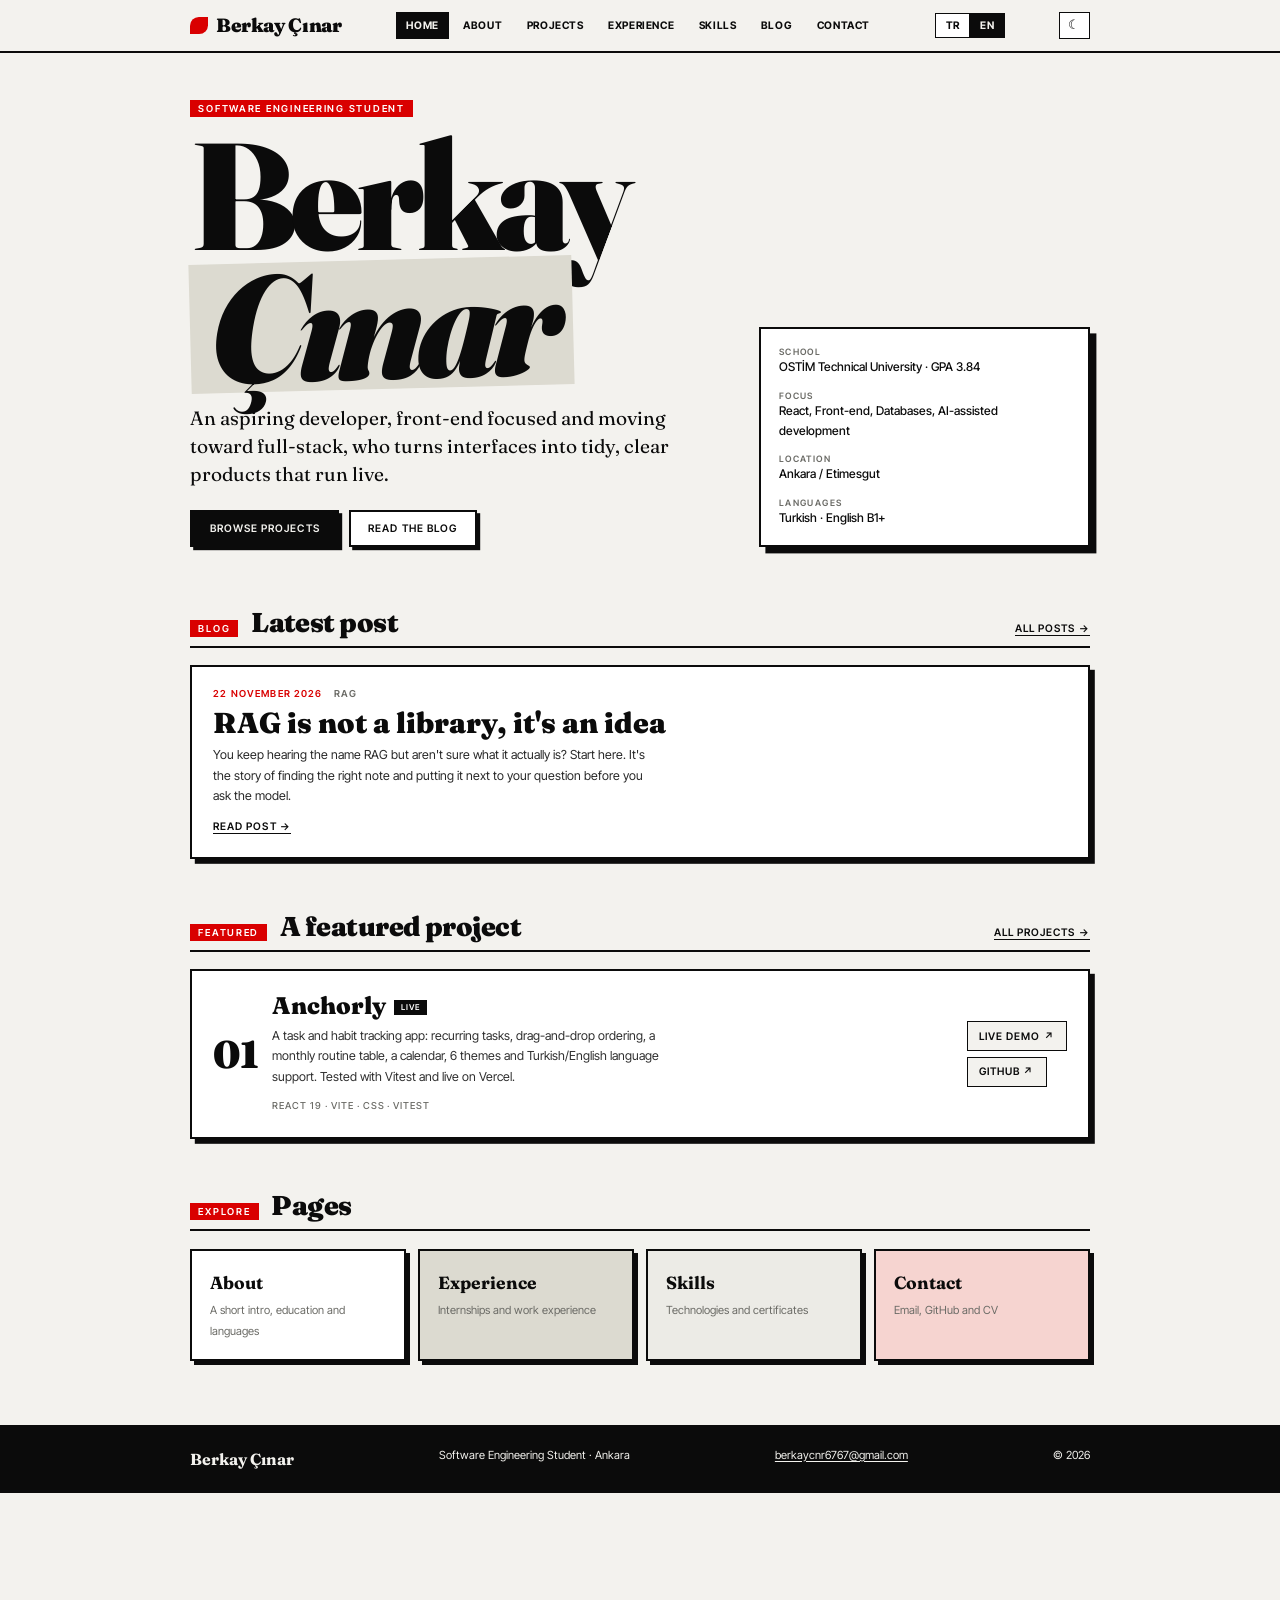
==== commit ff337840: "Redesign contact page with grouped link buttons and add footer email link" ====
--- a/index.html
+++ b/index.html
@@ -5,11 +5,20 @@
 <meta name="viewport" content="width=device-width, initial-scale=1">
 <meta name="theme-color" content="#f3f2ee" media="(prefers-color-scheme: light)">
 <meta name="theme-color" content="#0b0b0b" media="(prefers-color-scheme: dark)">
+<link rel="icon" href="/assets/icons/favicon.svg" type="image/svg+xml">
+<link rel="icon" href="/assets/icons/favicon-32.png" sizes="32x32" type="image/png">
+<link rel="apple-touch-icon" href="/assets/icons/apple-touch-icon.png">
 <link rel="canonical" href="https://berkaycinar.vercel.app/">
 <meta property="og:type" content="website">
 <meta property="og:site_name" content="Berkay Çınar">
 <meta property="og:title" content="Ana Sayfa — Berkay Çınar">
 <meta property="og:description" content="Berkay Çınar — Yazılım Mühendisliği öğrencisi. Projeler, deneyim ve haftalık blog.">
+<meta property="og:image" content="https://berkaycinar.vercel.app/assets/og-image.png">
+<meta property="og:image:width" content="1200">
+<meta property="og:image:height" content="630">
+<meta property="og:image:alt" content="Berkay Çınar — Yazılım Mühendisliği Öğrencisi">
+<meta name="twitter:card" content="summary_large_image">
+<meta name="twitter:image" content="https://berkaycinar.vercel.app/assets/og-image.png">
 <meta property="og:url" content="https://berkaycinar.vercel.app/">
 <title>Ana Sayfa — Berkay Çınar</title>
 <meta name="description" content="Berkay Çınar — Yazılım Mühendisliği öğrencisi. Ana Sayfa.">
@@ -56,7 +65,7 @@
     </div>
   </section>
 </main>
-<footer class="foot"><div class="wrap"><b>Berkay Çınar</b><span>Yazılım Mühendisliği Öğrencisi · Ankara</span><span>© 2026</span></div></footer>
+<footer class="foot"><div class="wrap"><b>Berkay Çınar</b><span>Yazılım Mühendisliği Öğrencisi · Ankara</span><a href="mailto:berkaycnr6767@gmail.com">berkaycnr6767@gmail.com</a><span>© 2026</span></div></footer>
 <script src="content/posts.js"></script>
 <script src="content/data.js"></script>
 <script src="assets/js/i18n.js"></script>
--- a/assets/css/style.css
+++ b/assets/css/style.css
@@ -15,6 +15,8 @@
 .prose p{margin-bottom:1em;max-width:64ch}
 .prose h2{font-family:var(--hf);font-size:28px;margin:1.6em 0 .5em;line-height:1.2}
 .prose ul{margin:0 0 1em 1.3em}.prose li{margin:.3em 0}
+.prose figure{margin:1.6em 0;max-width:700px}.prose figure img{display:block;width:100%;height:auto}
+.prose a{text-decoration:underline;text-underline-offset:2px;overflow-wrap:anywhere}
 .prose blockquote{font-family:var(--hf);font-style:italic;font-size:1.35em;line-height:1.35;border-left:3px solid var(--accent);padding-left:20px;margin:1.4em 0;max-width:46ch}
 .prose code{font-family:ui-monospace,Consolas,monospace;font-size:.88em;background:var(--chip);padding:1px 6px;border-radius:3px}
 .prose pre{background:var(--chip);padding:14px;overflow:auto;margin:1em 0;border-radius:4px}
@@ -126,6 +128,7 @@
 .btn{border-width:3px;border-radius:0;box-shadow:4px 4px 0 var(--blue)}
 .btn:hover{background:var(--accent);box-shadow:4px 4px 0 var(--ink)}
 .btn.ghost{background:var(--card)}
+.btn.ghost:hover{background:var(--accent);border-color:var(--ink);color:#fff}
 .bigmail{border:0;background:linear-gradient(transparent 62%,var(--yellow) 62%);font-weight:900;letter-spacing:-.03em}
 .post{border:3px solid var(--ink);padding:26px;margin-bottom:20px;background:var(--card);box-shadow:6px 6px 0 var(--ink)}
 .post h3{font-weight:900}
@@ -297,3 +300,25 @@
 .proj .n{white-space:nowrap;line-height:1}
 @media (min-width:641px) and (max-width:1024px){#projects-list .proj{grid-template-columns:56px 1fr}}
 @media (max-width:640px){.proj{grid-template-columns:46px 1fr}.proj .n{font-size:26px}}
+
+/* ---------- "Show more" button and blog pager ---------- */
+#projects-more{margin-top:28px;text-align:center}
+#projects-more:empty{display:none}
+button.btn{cursor:pointer;font-family:var(--uf)}
+.proj:focus{outline:none}
+.pager{display:flex;flex-wrap:wrap;justify-content:center;align-items:center;gap:8px;margin-top:40px;padding-top:28px;border-top:1px solid var(--line)}
+.pager a,.pager span{min-width:42px;padding:9px 14px;border:2px solid var(--ink);text-align:center;text-decoration:none;font:700 13px var(--uf);letter-spacing:.06em;text-transform:uppercase}
+.pager a{background:var(--card);transition:.15s}
+.pager a:hover{background:var(--ink);color:var(--bg)}
+.pager .cur{background:var(--ink);color:var(--bg)}
+.pager .gap{border-color:transparent;min-width:0;padding:9px 4px}
+.pager .off{opacity:.3;border-style:dashed}
+@media(max-width:640px){.pager{gap:6px}.pager a,.pager span{min-width:38px;padding:9px 10px}}
+.foot a{color:inherit;text-decoration:underline;text-underline-offset:3px}
+.cgroup{margin-top:34px}
+.cgroup h2{font:600 12px var(--uf);letter-spacing:.16em;text-transform:uppercase;color:var(--mute)}
+.cgroup .btnrow{margin-top:14px}
+.btn.big{display:flex;flex-direction:column;gap:6px;text-align:left;padding:22px 30px;min-width:250px;font-size:18px}
+.btn.big small{font:500 13px var(--uf);letter-spacing:0;text-transform:none;opacity:.6;word-break:break-all}
+.btn.big:hover small{opacity:.85}
+@media(max-width:640px){.btn.big{min-width:0;padding:18px 20px}}
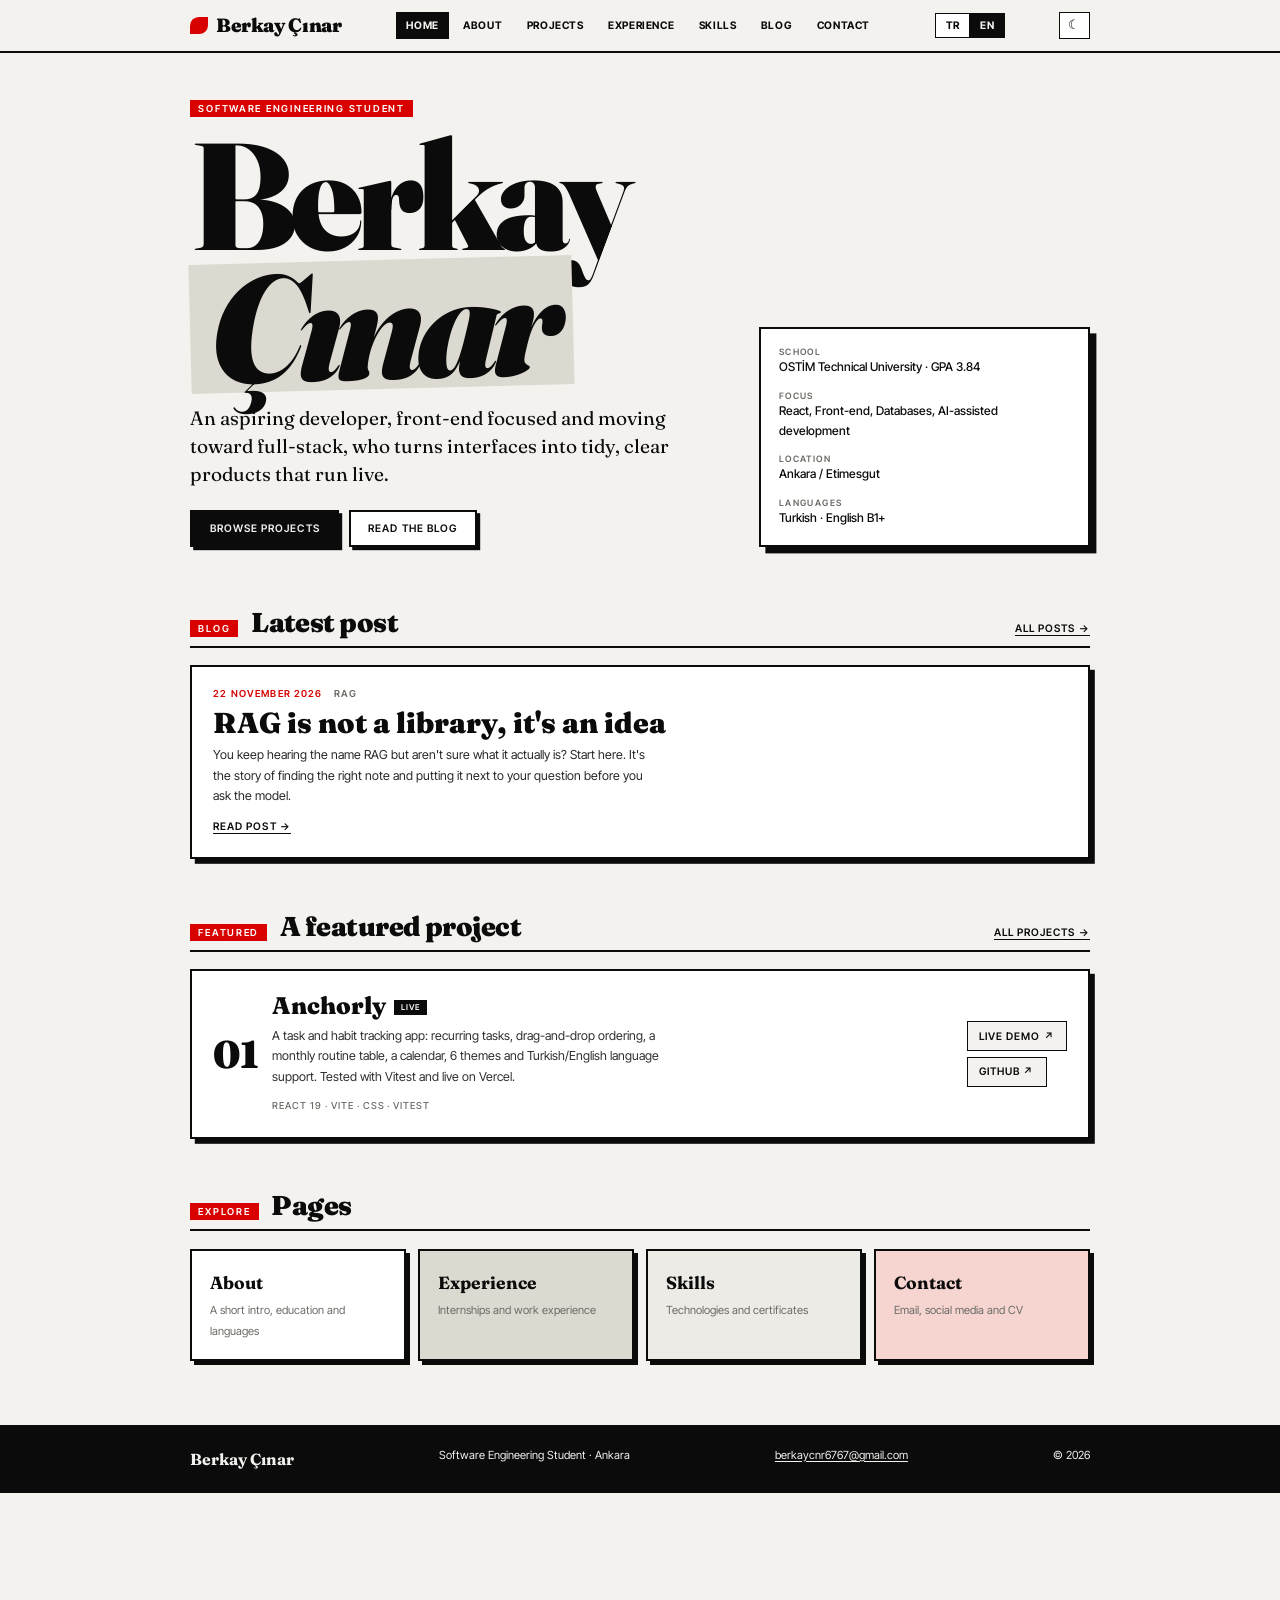
==== commit e94993cb: "Update home contact tile text to mention social media" ====
--- a/index.html
+++ b/index.html
@@ -61,7 +61,7 @@
       <a href="/about"><b>Hakkımda</b><span>Kısaca ben, eğitim ve diller</span></a>
       <a href="/experience"><b>Deneyim</b><span>Staj ve çalışma deneyimlerim</span></a>
       <a href="/skills"><b>Beceriler</b><span>Teknolojiler ve sertifikalar</span></a>
-      <a href="/contact"><b>İletişim</b><span>E-posta, GitHub ve CV</span></a>
+      <a href="/contact"><b>İletişim</b><span>E-posta, sosyal medya ve CV</span></a>
     </div>
   </section>
 </main>
--- a/assets/css/style.css
+++ b/assets/css/style.css
@@ -322,3 +322,19 @@
 .btn.big small{font:500 13px var(--uf);letter-spacing:0;text-transform:none;opacity:.6;word-break:break-all}
 .btn.big:hover small{opacity:.85}
 @media(max-width:640px){.btn.big{min-width:0;padding:18px 20px}}
+a.post{display:block;color:inherit;text-decoration:none;transition:opacity .7s ease,transform .25s,box-shadow .25s,background-color .25s,color .25s,border-color .25s}
+a.post:hover{transform:translate(-3px,-3px);box-shadow:9px 9px 0 var(--accent)}
+a.post:hover .more{color:var(--accent)}
+.post .more{display:inline-block}
+@media(prefers-reduced-motion:reduce){a.post:hover{transform:none}}
+/* subtle hover lift for general cards */
+.exp,.col,.cert li,.pn a{transition:opacity .7s ease,transform .2s,box-shadow .2s,background-color .25s,color .25s,border-color .25s}
+@media(hover:hover){
+  .exp:hover,.col:hover,.pn a:hover{transform:translate(-2px,-2px)}
+  .exp:nth-of-type(odd):hover{box-shadow:8px 8px 0 var(--blue)}
+  .exp:nth-of-type(even):hover{box-shadow:8px 8px 0 var(--accent)}
+  .col:hover{box-shadow:4px 4px 0 var(--ink)}
+  .pn a:hover{box-shadow:4px 4px 0 var(--accent)}
+  .cert li:hover{transform:translateX(4px);border-color:var(--accent)}
+}
+@media(prefers-reduced-motion:reduce){.exp:hover,.col:hover,.pn a:hover,.cert li:hover{transform:none}}
